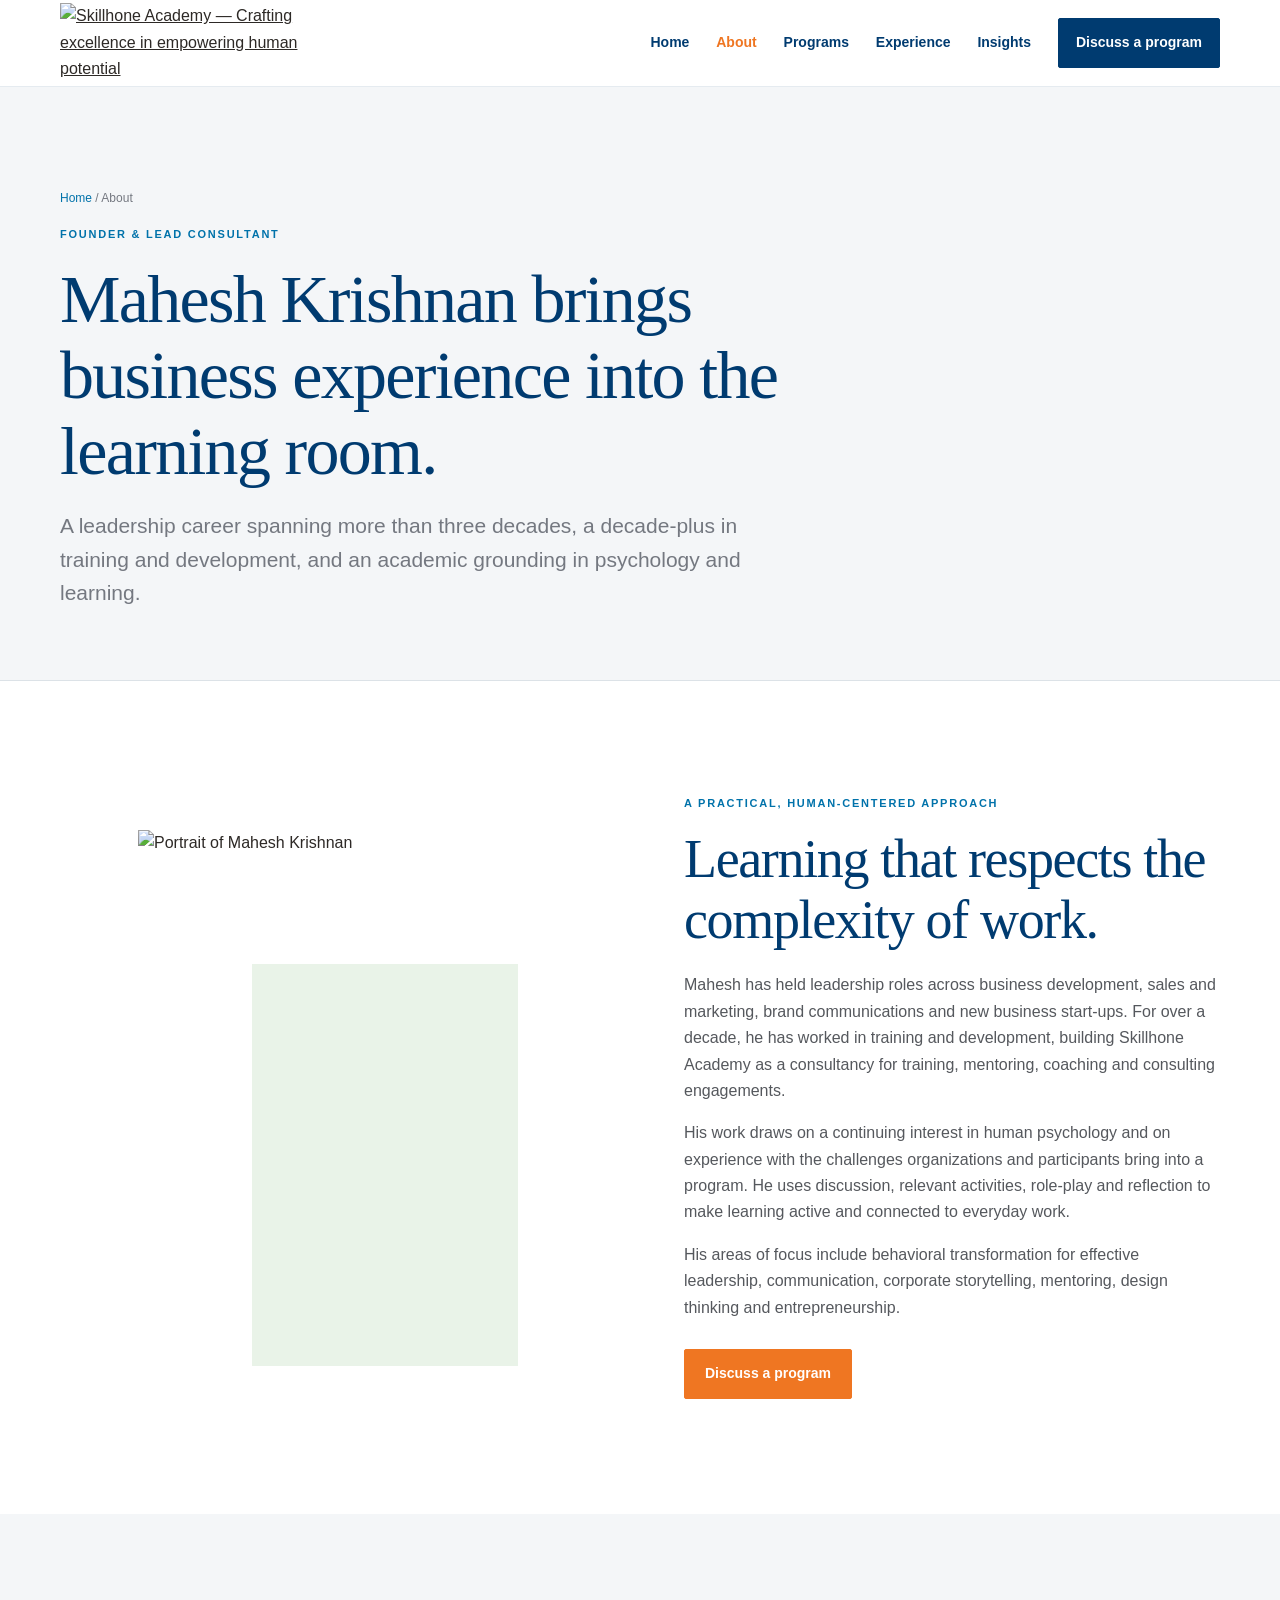
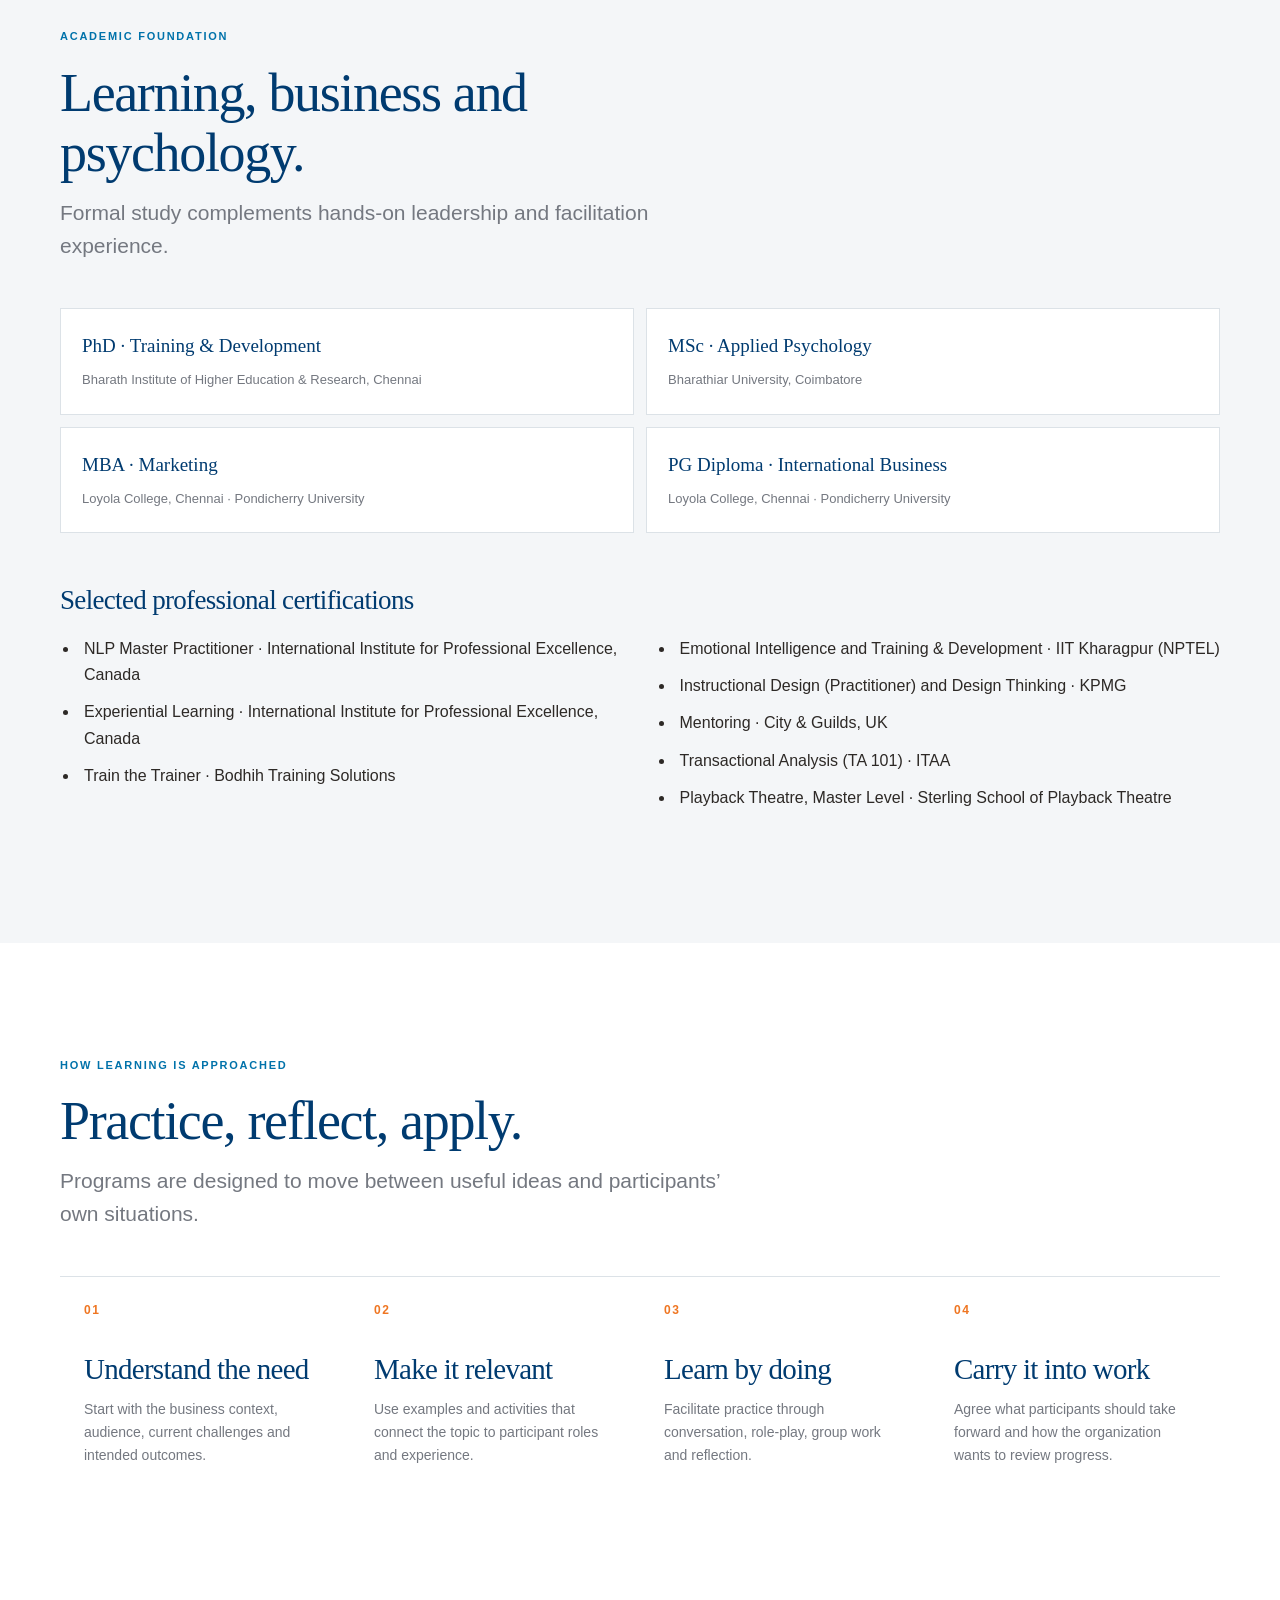
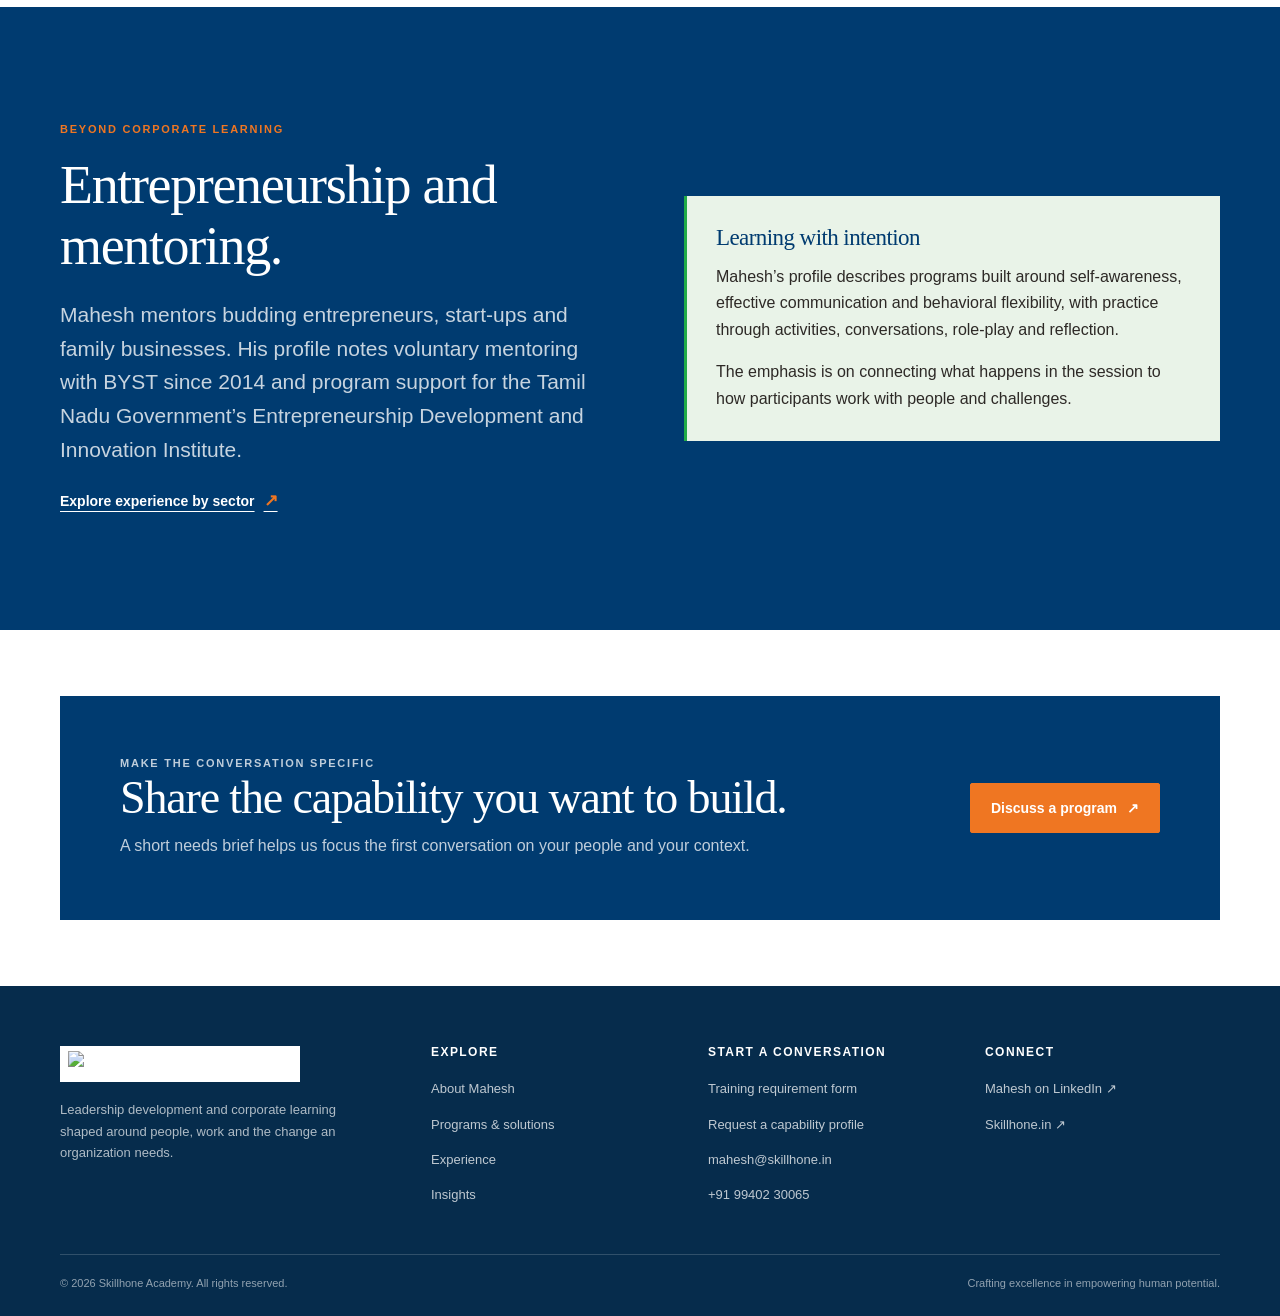
==== about.html @ 167fe9fe "Add files via upload" ====
<!doctype html>
<html lang="en">
<head>
  <meta charset="utf-8"><meta name="viewport" content="width=device-width, initial-scale=1">
  <meta name="description" content="Meet Mahesh Krishnan, Founder and Lead Consultant at Skillhone Academy, with a background in leadership, training and development, marketing and applied psychology.">
  <meta name="theme-color" content="#003b70"><title>About Mahesh Krishnan | Skillhone Academy</title>
  <link rel="stylesheet" href="styles.css"><script src="site.js" defer></script>
</head>
<body>
  <a class="skip-link" href="#main">Skip to content</a>
  <header class="site-header"><div class="header-inner">
    <a class="brand" href="index.html" aria-label="Skillhone Academy home"><img src="assets/skillhone-logo.jpg" alt="Skillhone Academy — Crafting excellence in empowering human potential"></a>
    <button class="menu-toggle" type="button" aria-expanded="false" aria-controls="primary-navigation" aria-label="Open navigation"><svg viewBox="0 0 24 24" fill="none" stroke="currentColor" stroke-width="1.8" aria-hidden="true"><path d="M3 6h18M3 12h18M3 18h18"/></svg></button>
    <nav class="main-nav" id="primary-navigation" aria-label="Main navigation"><a href="index.html">Home</a><a href="about.html" aria-current="page">About</a><a href="programs.html">Programs</a><a href="impact.html">Experience</a><a href="insights.html">Insights</a><a class="nav-cta" href="contact.html#requirement">Discuss a program</a></nav>
  </div></header>
  <main id="main">
    <section class="page-hero"><div class="container"><p class="breadcrumb"><a href="index.html">Home</a> / About</p><p class="eyebrow">Founder &amp; Lead Consultant</p><h1>Mahesh Krishnan brings business experience into the learning room.</h1><p class="lede">A leadership career spanning more than three decades, a decade-plus in training and development, and an academic grounding in psychology and learning.</p></div></section>
    <section class="section"><div class="container split">
      <div class="split-photo"><img src="assets/mahesh-krishnan.jpg" alt="Portrait of Mahesh Krishnan" width="356" height="512"></div>
      <div><p class="eyebrow">A practical, human-centered approach</p><h2>Learning that respects the complexity of work.</h2>
        <div class="bio-copy"><p>Mahesh has held leadership roles across business development, sales and marketing, brand communications and new business start-ups. For over a decade, he has worked in training and development, building Skillhone Academy as a consultancy for training, mentoring, coaching and consulting engagements.</p><p>His work draws on a continuing interest in human psychology and on experience with the challenges organizations and participants bring into a program. He uses discussion, relevant activities, role-play and reflection to make learning active and connected to everyday work.</p><p>His areas of focus include behavioral transformation for effective leadership, communication, corporate storytelling, mentoring, design thinking and entrepreneurship.</p></div>
        <div class="button-row"><a class="button button-accent" href="contact.html#requirement">Discuss a program</a></div>
      </div>
    </div></section>
    <section class="section section-cloud"><div class="container">
      <div class="section-intro"><div><p class="eyebrow">Academic foundation</p><h2>Learning, business and psychology.</h2><p class="lede">Formal study complements hands-on leadership and facilitation experience.</p></div></div>
      <div class="credential-list">
        <div class="credential-card"><strong>PhD · Training &amp; Development</strong><span>Bharath Institute of Higher Education &amp; Research, Chennai</span></div>
        <div class="credential-card"><strong>MSc · Applied Psychology</strong><span>Bharathiar University, Coimbatore</span></div>
        <div class="credential-card"><strong>MBA · Marketing</strong><span>Loyola College, Chennai · Pondicherry University</span></div>
        <div class="credential-card"><strong>PG Diploma · International Business</strong><span>Loyola College, Chennai · Pondicherry University</span></div>
      </div>
      <h3 class="group-title">Selected professional certifications</h3>
      <ul class="cert-list">
        <li>NLP Master Practitioner · International Institute for Professional Excellence, Canada</li>
        <li>Experiential Learning · International Institute for Professional Excellence, Canada</li>
        <li>Train the Trainer · Bodhih Training Solutions</li>
        <li>Emotional Intelligence and Training &amp; Development · IIT Kharagpur (NPTEL)</li>
        <li>Instructional Design (Practitioner) and Design Thinking · KPMG</li>
        <li>Mentoring · City &amp; Guilds, UK</li>
        <li>Transactional Analysis (TA 101) · ITAA</li>
        <li>Playback Theatre, Master Level · Sterling School of Playback Theatre</li>
      </ul>
    </div></section>
    <section class="section"><div class="container">
      <div class="section-intro"><div><p class="eyebrow">How learning is approached</p><h2>Practice, reflect, apply.</h2><p class="lede">Programs are designed to move between useful ideas and participants’ own situations.</p></div></div>
      <div class="process-grid">
        <article class="process-step"><h3>Understand the need</h3><p>Start with the business context, audience, current challenges and intended outcomes.</p></article>
        <article class="process-step"><h3>Make it relevant</h3><p>Use examples and activities that connect the topic to participant roles and experience.</p></article>
        <article class="process-step"><h3>Learn by doing</h3><p>Facilitate practice through conversation, role-play, group work and reflection.</p></article>
        <article class="process-step"><h3>Carry it into work</h3><p>Agree what participants should take forward and how the organization wants to review progress.</p></article>
      </div>
    </div></section>
    <section class="section section-blue"><div class="container split">
      <div><p class="eyebrow">Beyond corporate learning</p><h2>Entrepreneurship and mentoring.</h2><p class="lede">Mahesh mentors budding entrepreneurs, start-ups and family businesses. His profile notes voluntary mentoring with BYST since 2014 and program support for the Tamil Nadu Government’s Entrepreneurship Development and Innovation Institute.</p><a class="text-link" href="impact.html">Explore experience by sector</a></div>
      <div class="delivery-box"><h3>Learning with intention</h3><p>Mahesh’s profile describes programs built around self-awareness, effective communication and behavioral flexibility, with practice through activities, conversations, role-play and reflection.</p><p>The emphasis is on connecting what happens in the session to how participants work with people and challenges.</p></div>
    </div></section>
    <section class="section compact"><div class="container"><div class="cta-panel"><div><p class="eyebrow">Make the conversation specific</p><h2>Share the capability you want to build.</h2><p>A short needs brief helps us focus the first conversation on your people and your context.</p></div><a class="button button-accent" href="contact.html#requirement">Discuss a program <span aria-hidden="true">↗</span></a></div></div></section>
  </main>
  <footer class="site-footer"><div class="container"><div class="footer-top">
    <div class="footer-brand"><img class="footer-logo" src="assets/skillhone-logo.jpg" alt="Skillhone Academy"><p>Leadership development and corporate learning shaped around people, work and the change an organization needs.</p></div>
    <div class="footer-col"><h2>Explore</h2><ul><li><a href="about.html">About Mahesh</a></li><li><a href="programs.html">Programs &amp; solutions</a></li><li><a href="impact.html">Experience</a></li><li><a href="insights.html">Insights</a></li></ul></div>
    <div class="footer-col"><h2>Start a conversation</h2><ul><li><a href="contact.html#requirement">Training requirement form</a></li><li><a href="contact.html#requirement">Request a capability profile</a></li><li><a href="mailto:mahesh@skillhone.in">mahesh@skillhone.in</a></li><li><a href="tel:+919940230065">+91 99402 30065</a></li></ul></div>
    <div class="footer-col"><h2>Connect</h2><ul><li><a href="https://www.linkedin.com/in/maheshkrishnan-7178616/" target="_blank" rel="noreferrer">Mahesh on LinkedIn ↗</a></li><li><a href="https://skillhone.in/" target="_blank" rel="noreferrer">Skillhone.in ↗</a></li></ul></div>
  </div><div class="footer-bottom"><p>© <span data-year>2026</span> Skillhone Academy. All rights reserved.</p><p>Crafting excellence in empowering human potential.</p></div></div></footer>
</body>
</html>
---- styles.css ----
:root {
  --navy: #003b70;
  --blue: #0072aa;
  --orange: #ef7622;
  --green: #21aa47;
  --green-soft: #e9f3e8;
  --ink: #2d2926;
  --muted: #747880;
  --line: #dce2e7;
  --cloud: #f4f6f8;
  --white: #fff;
  --serif: Georgia, 'Times New Roman', serif;
  --sans: 'Aptos', 'Segoe UI', Arial, sans-serif;
  --content: 1160px;
  --shadow: 0 18px 44px rgba(0, 35, 67, .11);
}

* { box-sizing: border-box; }
html { scroll-behavior: smooth; scroll-padding-top: 100px; }
body { margin: 0; color: var(--ink); background: var(--white); font: 16px/1.65 var(--sans); -webkit-font-smoothing: antialiased; }
img { display: block; max-width: 100%; }
a { color: inherit; }
button, input, select, textarea { font: inherit; }
button, a { -webkit-tap-highlight-color: transparent; }
::selection { color: var(--white); background: var(--blue); }

.skip-link { position: fixed; z-index: 1000; top: 8px; left: 8px; padding: 10px 14px; transform: translateY(-150%); background: var(--white); color: var(--navy); border: 2px solid var(--orange); }
.skip-link:focus { transform: translateY(0); }
.site-header { position: sticky; z-index: 50; top: 0; background: rgba(255,255,255,.97); border-bottom: 1px solid rgba(0,59,112,.1); backdrop-filter: blur(12px); }
.header-inner { width: min(var(--content), calc(100% - 48px)); min-height: 86px; margin: auto; display: flex; align-items: center; justify-content: space-between; gap: 30px; }
.brand { flex: 0 1 255px; display: inline-flex; align-items: center; }
.brand img { width: 100%; height: auto; }
.main-nav { display: flex; align-items: center; gap: clamp(14px, 2.1vw, 30px); }
.main-nav a { text-decoration: none; color: var(--navy); font-size: 14px; font-weight: 600; transition: color .18s ease; }
.main-nav a:hover, .main-nav a[aria-current="page"] { color: var(--orange); }
.main-nav .nav-cta { padding: 12px 17px; color: var(--white); background: var(--navy); border: 1px solid var(--navy); border-radius: 2px; }
.main-nav .nav-cta:hover { color: var(--white); background: var(--blue); border-color: var(--blue); }
.menu-toggle { display: none; padding: 10px; border: 1px solid var(--line); border-radius: 2px; color: var(--navy); background: var(--white); cursor: pointer; }
.menu-toggle svg { display: block; width: 22px; height: 22px; }

.container { width: min(var(--content), calc(100% - 48px)); margin-inline: auto; }
.section { padding: clamp(72px, 9vw, 120px) 0; }
.section.compact { padding: 66px 0; }
.section-cloud { background: var(--cloud); }
.section-blue { color: var(--white); background: var(--navy); }
.eyebrow { margin: 0 0 18px; color: var(--blue); font-size: 11px; line-height: 1.4; font-weight: 800; letter-spacing: .16em; text-transform: uppercase; }
.section-blue .eyebrow, .hero .eyebrow { color: var(--orange); }
h1, h2, h3, p { margin-top: 0; }
h1, h2, h3 { color: var(--navy); font-family: var(--serif); font-weight: 500; letter-spacing: -.025em; line-height: 1.12; }
h1 { font-size: clamp(44px, 6vw, 76px); }
h2 { margin-bottom: 22px; font-size: clamp(34px, 4.4vw, 54px); }
h3 { margin-bottom: 13px; font-size: clamp(23px, 2.4vw, 29px); }
.section-blue h2, .section-blue h3 { color: var(--white); }
.lede { max-width: 680px; color: var(--muted); font-size: clamp(18px, 1.8vw, 21px); line-height: 1.6; }
.section-blue .lede { color: rgba(255,255,255,.78); }
.section-intro { display: flex; align-items: end; justify-content: space-between; gap: 30px; margin-bottom: 45px; }
.section-intro > div { max-width: 700px; }
.section-intro h2 { margin-bottom: 12px; }
.section-intro p:last-child { margin-bottom: 0; }
.text-link { display: inline-flex; align-items: center; gap: 9px; color: var(--navy); font-size: 14px; font-weight: 700; text-decoration-thickness: 1px; text-underline-offset: 5px; }
.text-link::after { content: '↗'; color: var(--orange); font-size: 17px; transition: transform .2s ease; }
.text-link:hover::after { transform: translate(3px, -2px); }
.section-blue .text-link { color: var(--white); }
.button { min-height: 50px; display: inline-flex; align-items: center; justify-content: center; gap: 10px; padding: 12px 20px; color: var(--white); background: var(--navy); border: 1px solid var(--navy); border-radius: 2px; font-size: 14px; font-weight: 700; text-decoration: none; transition: color .18s ease, background .18s ease, border .18s ease, transform .18s ease; }
.button:hover { transform: translateY(-2px); color: var(--white); background: var(--blue); border-color: var(--blue); }
.button-accent { color: #fff; background: var(--orange); border-color: var(--orange); }
.button-accent:hover { color: var(--white); background: #d85f13; border-color: #d85f13; }
.button-outline { color: var(--navy); background: transparent; }
.button-outline:hover { color: var(--white); }
.button-light { color: var(--navy); background: var(--white); border-color: var(--white); }
.button-light:hover { color: var(--white); background: transparent; }
.button-row { display: flex; flex-wrap: wrap; gap: 12px; margin-top: 28px; }
.orange-rule { width: 44px; height: 3px; margin: 20px 0; background: var(--orange); }

.hero { position: relative; overflow: hidden; padding: clamp(60px, 7.5vw, 104px) 0 80px; background: linear-gradient(120deg, #fff 0%, #fff 58%, #f4f6f8 58%, #f4f6f8 100%); }
.hero-grid { display: grid; grid-template-columns: 1.06fr .94fr; align-items: center; gap: clamp(40px, 8vw, 100px); }
.hero h1 { max-width: 690px; margin: 0 0 22px; }
.hero h1 span { color: var(--blue); }
.hero-copy { max-width: 640px; margin: 0; color: var(--muted); font-size: 19px; line-height: 1.65; }
.credential-line { display: flex; flex-wrap: wrap; gap: 8px 12px; margin-top: 24px; color: var(--navy); font-size: 12px; font-weight: 700; letter-spacing: .015em; }
.credential-line span { display: inline-flex; align-items: center; gap: 9px; }
.credential-line span + span::before { content: ''; width: 4px; height: 4px; background: var(--orange); border-radius: 50%; }
.hero-art { position: relative; min-height: 465px; display: flex; align-items: end; justify-content: center; padding: 30px 45px 0; }
.hero-art::before { position: absolute; content: ''; inset: 7% 0 0 9%; background: var(--green-soft); border-radius: 46% 46% 0 0; }
.hero-art::after { position: absolute; content: ''; width: 70px; height: 70px; top: 9%; left: 7%; border: 1px solid var(--orange); border-radius: 50%; }
.portrait { position: relative; z-index: 1; width: min(100%, 362px); height: 430px; object-fit: cover; object-position: center 20%; box-shadow: var(--shadow); }
.portrait-caption { position: absolute; z-index: 2; right: 0; bottom: 28px; width: min(280px, 75%); padding: 19px 22px; background: var(--white); border-left: 3px solid var(--orange); box-shadow: 0 12px 32px rgba(0,35,67,.1); }
.portrait-caption strong { display: block; color: var(--navy); font-family: var(--serif); font-size: 21px; font-weight: 500; }
.portrait-caption span { color: var(--muted); font-size: 12px; }
.hero-note { max-width: 540px; margin: 30px 0 0; color: var(--muted); font-size: 13px; }
.metric-band { padding: 0; color: var(--white); background: var(--navy); }
.metrics { display: grid; grid-template-columns: repeat(5, 1fr); align-items: stretch; }
.metric { padding: 27px 24px; border-right: 1px solid rgba(255,255,255,.17); }
.metric:first-child { border-left: 1px solid rgba(255,255,255,.17); }
.metric strong { display: block; margin-bottom: 3px; color: var(--white); font-family: var(--serif); font-size: clamp(29px, 3.4vw, 40px); font-weight: 500; letter-spacing: -.03em; }
.metric span { color: rgba(255,255,255,.72); font-size: 12px; }

.card-grid { display: grid; grid-template-columns: repeat(3, 1fr); gap: 18px; }
.card-grid.four { grid-template-columns: repeat(4, 1fr); }
.service-card, .note-card, .credential-card { min-height: 100%; padding: 29px; background: var(--white); border: 1px solid var(--line); transition: transform .22s ease, box-shadow .22s ease, border .22s ease; }
.service-card:hover, .note-card:hover, .credential-card:hover { transform: translateY(-4px); border-color: rgba(0,114,170,.38); box-shadow: var(--shadow); }
.card-index { display: flex; align-items: center; justify-content: space-between; margin-bottom: 30px; color: var(--blue); font-size: 12px; font-weight: 800; letter-spacing: .1em; }
.card-index::after { content: ''; width: 33px; height: 2px; background: var(--orange); }
.service-card p, .note-card p { margin-bottom: 0; color: var(--muted); font-size: 14px; }
.service-card h3 { font-size: 25px; }
.industry-layout { display: grid; grid-template-columns: .8fr 1.2fr; gap: 75px; align-items: start; }
.industry-list { display: grid; grid-template-columns: repeat(2, 1fr); border-top: 1px solid rgba(255,255,255,.25); }
.industry-item { padding: 23px 12px 23px 0; border-bottom: 1px solid rgba(255,255,255,.25); color: var(--white); font-family: var(--serif); font-size: 22px; }
.industry-item:nth-child(odd) { margin-right: 22px; }
.quote-block { padding: 29px 0 29px 28px; border-left: 2px solid var(--orange); color: var(--navy); font-family: var(--serif); font-size: clamp(24px, 3vw, 35px); line-height: 1.4; }
.quote-block small { display: block; margin-top: 16px; color: var(--muted); font-family: var(--sans); font-size: 12px; font-weight: 700; letter-spacing: .08em; text-transform: uppercase; }
.split { display: grid; grid-template-columns: 1fr 1fr; gap: clamp(36px, 7vw, 88px); align-items: center; }
.split-photo { position: relative; max-width: 470px; margin: auto; padding: 0 24px 24px 0; }
.split-photo::after { position: absolute; z-index: -1; right: 0; bottom: 0; width: 70%; height: 75%; content: ''; background: var(--green-soft); }
.split-photo img { width: 100%; max-height: 535px; object-fit: cover; object-position: center 20%; }
.check-list { display: grid; gap: 13px; margin: 24px 0 0; padding: 0; list-style: none; }
.check-list li { position: relative; padding-left: 27px; }
.check-list li::before { position: absolute; top: 1px; left: 0; color: var(--green); content: '✓'; font-weight: 800; }
.logo-wall { display: grid; grid-template-columns: repeat(4, 1fr); border-top: 1px solid var(--line); border-left: 1px solid var(--line); }
.logo-name { min-height: 82px; display: flex; align-items: center; padding: 17px 20px; color: var(--navy); background: var(--white); border-right: 1px solid var(--line); border-bottom: 1px solid var(--line); font-size: 14px; font-weight: 700; }
.tiny-note { margin-top: 15px; color: var(--muted); font-size: 12px; }
.cta-panel { display: grid; grid-template-columns: 1fr auto; align-items: center; gap: 30px; padding: clamp(30px, 5vw, 60px); color: var(--white); background: var(--navy); }
.cta-panel h2 { max-width: 700px; margin-bottom: 10px; color: var(--white); font-size: clamp(31px, 4vw, 46px); }
.cta-panel p { max-width: 700px; margin-bottom: 0; color: rgba(255,255,255,.75); }
.page-hero { padding: clamp(65px, 8vw, 105px) 0 70px; background: var(--cloud); border-bottom: 1px solid var(--line); }
.page-hero h1 { max-width: 850px; margin-bottom: 20px; font-size: clamp(42px, 5.5vw, 68px); }
.page-hero .lede { max-width: 750px; margin-bottom: 0; }
.breadcrumb { margin-bottom: 18px; color: var(--muted); font-size: 12px; }
.breadcrumb a { color: var(--blue); text-decoration: none; }
.bio-copy p { color: #55585d; }
.bio-copy p:last-child { margin-bottom: 0; }
.credential-list { display: grid; grid-template-columns: repeat(2, 1fr); gap: 12px; }
.credential-card { padding: 21px; }
.credential-card strong { display: block; margin-bottom: 5px; color: var(--navy); font-family: var(--serif); font-size: 19px; font-weight: 500; }
.credential-card span { color: var(--muted); font-size: 13px; }
.cert-list { columns: 2; column-gap: 50px; padding-left: 19px; }
.cert-list li { break-inside: avoid; margin: 0 0 11px; padding-left: 5px; }
.process-grid { display: grid; grid-template-columns: repeat(4, 1fr); gap: 0; counter-reset: process; }
.process-step { padding: 24px; border-top: 1px solid var(--line); counter-increment: process; }
.process-step::before { content: '0' counter(process); display: block; margin-bottom: 32px; color: var(--orange); font-size: 12px; font-weight: 800; letter-spacing: .12em; }
.process-step p { margin-bottom: 0; color: var(--muted); font-size: 14px; }
.group-title { margin: 52px 0 20px; color: var(--navy); font-family: var(--serif); font-size: 27px; }
.program-area { display: grid; grid-template-columns: 1fr 1fr; border-top: 1px solid var(--line); }
.program-area article { padding: 25px 28px 27px 0; border-bottom: 1px solid var(--line); }
.program-area article:nth-child(even) { padding-left: 28px; border-left: 1px solid var(--line); }
.program-area h3 { font-size: 24px; }
.program-area p { margin-bottom: 0; color: var(--muted); font-size: 14px; }
.delivery-box { padding: 29px; background: var(--green-soft); border-left: 3px solid var(--green); }
.delivery-box h3 { font-size: 23px; }
.delivery-box p:last-child { margin-bottom: 0; }
.section-blue .delivery-box { color: var(--ink); }
.section-blue .delivery-box h3 { color: var(--navy); }
.impact-grid { display: grid; grid-template-columns: 1fr 1fr; gap: 28px; }
.sector-card { padding: 29px; background: var(--white); border: 1px solid var(--line); }
.sector-card h3 { margin-bottom: 10px; }
.sector-card p { margin: 0; color: var(--muted); font-size: 14px; }
.client-list { display: flex; flex-wrap: wrap; gap: 9px; margin: 24px 0 0; padding: 0; list-style: none; }
.client-list li { padding: 9px 12px; color: var(--navy); background: var(--cloud); border: 1px solid var(--line); font-size: 13px; font-weight: 700; }
.evidence-note { margin-top: 35px; padding: 25px 28px; color: #56595f; background: var(--cloud); border-left: 3px solid var(--orange); }
.evidence-note p:last-child { margin-bottom: 0; }
.note-card { display: flex; flex-direction: column; align-items: flex-start; }
.note-card .eyebrow { margin-bottom: 17px; }
.note-card h2 { margin-bottom: 13px; font-size: 26px; }
.note-card details { width: 100%; margin-top: auto; padding-top: 16px; color: var(--navy); }
.note-card summary { cursor: pointer; font-size: 13px; font-weight: 700; }
.note-card details p { padding-top: 12px; }
.contact-grid { display: grid; grid-template-columns: .72fr 1.28fr; align-items: start; gap: clamp(35px, 7vw, 80px); }
.contact-info { position: sticky; top: 125px; }
.contact-method { display: block; padding: 17px 0; border-bottom: 1px solid var(--line); text-decoration: none; }
.contact-method span { display: block; margin-bottom: 4px; color: var(--muted); font-size: 11px; font-weight: 800; letter-spacing: .1em; text-transform: uppercase; }
.contact-method strong { color: var(--navy); font-size: 17px; }
.form-shell { padding: clamp(24px, 4vw, 44px); background: var(--white); border: 1px solid var(--line); box-shadow: 0 15px 45px rgba(0,35,67,.055); }
.form-shell h2 { margin: 0 0 12px; font-size: clamp(30px, 4vw, 42px); }
.form-intro { margin-bottom: 28px; color: var(--muted); font-size: 14px; }
.form-group { display: grid; grid-template-columns: repeat(2, minmax(0,1fr)); gap: 18px; padding: 27px 0; border-top: 1px solid var(--line); }
.form-group h3 { grid-column: 1 / -1; margin-bottom: 1px; font-family: var(--sans); font-size: 12px; font-weight: 800; letter-spacing: .11em; text-transform: uppercase; }
.field { display: flex; flex-direction: column; gap: 7px; }
.field.full { grid-column: 1 / -1; }
.field label { color: var(--ink); font-size: 13px; font-weight: 700; }
.field label .required { color: #b84913; }
.field input, .field select, .field textarea { width: 100%; min-height: 48px; padding: 11px 13px; color: var(--ink); background: var(--white); border: 1px solid #b9c2cb; border-radius: 1px; outline: none; }
.field textarea { min-height: 104px; resize: vertical; }
.field input:focus, .field select:focus, .field textarea:focus { border-color: var(--blue); box-shadow: 0 0 0 3px rgba(0,114,170,.12); }
.field input::placeholder, .field textarea::placeholder { color: #8b9299; }
.form-footnote { margin: 15px 0 22px; color: var(--muted); font-size: 12px; }
.form-status { min-height: 25px; margin: 16px 0 0; color: var(--navy); font-size: 13px; }
.site-footer { padding: 60px 0 24px; color: var(--white); background: #062c4c; }
.footer-top { display: grid; grid-template-columns: 1.4fr 1fr 1fr 1fr; gap: 42px; padding-bottom: 46px; }
.footer-brand { max-width: 300px; }
.footer-logo { width: 240px; margin-bottom: 17px; padding: 5px 8px; background: var(--white); }
.footer-brand p { color: rgba(255,255,255,.68); font-size: 13px; }
.footer-col h2 { margin-bottom: 16px; color: var(--white); font-family: var(--sans); font-size: 12px; font-weight: 800; letter-spacing: .12em; text-transform: uppercase; }
.footer-col ul { display: grid; gap: 9px; margin: 0; padding: 0; list-style: none; }
.footer-col a { color: rgba(255,255,255,.74); font-size: 13px; text-decoration: none; }
.footer-col a:hover { color: var(--white); text-decoration: underline; text-underline-offset: 4px; }
.footer-bottom { display: flex; align-items: center; justify-content: space-between; gap: 20px; padding-top: 19px; border-top: 1px solid rgba(255,255,255,.17); color: rgba(255,255,255,.56); font-size: 11px; }
.footer-bottom p { margin: 0; }
.footer-bottom a { color: inherit; }
.no-js .menu-toggle { display: none; }

@media (max-width: 1020px) {
  .header-inner { min-height: 78px; }
  .brand { flex-basis: 210px; }
  .main-nav { gap: 16px; }
  .main-nav a { font-size: 13px; }
  .hero-grid { gap: 40px; }
  .hero-art { min-height: 400px; padding-inline: 20px; }
  .portrait { height: 380px; }
  .card-grid.four { grid-template-columns: repeat(2, 1fr); }
  .industry-layout { gap: 40px; }
  .footer-top { grid-template-columns: 1.2fr 1fr 1fr; }
  .footer-brand { grid-row: span 2; }
}
@media (max-width: 760px) {
  html { scroll-padding-top: 80px; }
  .header-inner { width: min(var(--content), calc(100% - 32px)); min-height: 72px; }
  .brand { flex-basis: 205px; }
  .menu-toggle { display: inline-flex; align-items: center; justify-content: center; }
  .main-nav { position: absolute; top: 100%; right: 0; left: 0; display: none; align-items: stretch; gap: 0; padding: 8px 20px 18px; background: var(--white); border-bottom: 1px solid var(--line); box-shadow: 0 15px 25px rgba(0,35,67,.08); }
  .main-nav.is-open { display: flex; flex-direction: column; }
  .main-nav a { padding: 12px 6px; border-bottom: 1px solid var(--line); font-size: 14px; }
  .main-nav .nav-cta { margin-top: 12px; padding: 12px 15px; text-align: center; }
  .container { width: min(var(--content), calc(100% - 32px)); }
  .section { padding: 68px 0; }
  .section-intro { display: block; margin-bottom: 32px; }
  .section-intro .text-link { margin-top: 18px; }
  .hero { padding: 56px 0 57px; background: linear-gradient(155deg, #fff 0 63%, #f4f6f8 63% 100%); }
  .hero-grid { grid-template-columns: 1fr; gap: 34px; }
  .hero h1 { max-width: 640px; font-size: clamp(43px, 11vw, 62px); }
  .hero-copy { font-size: 17px; }
  .hero-art { min-height: 380px; padding-inline: 28px; }
  .portrait { width: min(88%, 320px); height: 365px; }
  .portrait-caption { right: 2px; bottom: 17px; }
  .metric-band { padding: 8px 0; }
  .metrics { grid-template-columns: repeat(2, 1fr); }
  .metric, .metric:first-child { padding: 18px 12px; border-left: 0; border-right: 0; border-bottom: 1px solid rgba(255,255,255,.15); }
  .metric strong { font-size: 32px; }
  .metric span { font-size: 11px; }
  .metric:last-child { grid-column: 1 / -1; }
  .card-grid, .card-grid.four { grid-template-columns: 1fr; }
  .service-card, .note-card { padding: 24px; }
  .card-index { margin-bottom: 22px; }
  .industry-layout, .split { grid-template-columns: 1fr; gap: 38px; }
  .industry-item { font-size: 19px; }
  .quote-block { font-size: 27px; }
  .cta-panel { grid-template-columns: 1fr; gap: 23px; }
  .cta-panel .button { justify-self: start; }
  .page-hero { padding: 56px 0 54px; }
  .page-hero h1 { font-size: clamp(42px, 10vw, 58px); }
  .credential-list { grid-template-columns: 1fr; }
  .cert-list { columns: 1; }
  .process-grid { grid-template-columns: repeat(2, 1fr); }
  .process-step { padding: 21px 16px 21px 0; }
  .process-step:nth-child(even) { padding-left: 16px; }
  .impact-grid { grid-template-columns: 1fr; }
  .logo-wall { grid-template-columns: repeat(2, 1fr); }
  .logo-name { min-height: 70px; padding: 14px; font-size: 13px; }
  .program-area { grid-template-columns: 1fr; }
  .program-area article, .program-area article:nth-child(even) { padding: 22px 0; border-left: 0; }
  .contact-grid { grid-template-columns: 1fr; gap: 34px; }
  .contact-info { position: static; }
  .form-group { grid-template-columns: 1fr; gap: 16px; }
  .field.full, .form-group h3 { grid-column: auto; }
  .footer-top { grid-template-columns: repeat(2, 1fr); gap: 34px 20px; }
  .footer-brand { grid-column: 1 / -1; grid-row: auto; }
  .footer-bottom { align-items: flex-start; flex-direction: column; gap: 7px; }
}
@media (max-width: 400px) {
  .brand { flex-basis: 175px; }
  .credential-line { display: grid; gap: 8px; }
  .credential-line span + span::before { display: none; }
  .process-grid { grid-template-columns: 1fr; }
  .process-step, .process-step:nth-child(even) { padding: 18px 0; }
  .footer-top { grid-template-columns: 1fr; }
  .footer-brand { grid-column: auto; }
}
@media (prefers-reduced-motion: reduce) {
  *, *::before, *::after { scroll-behavior: auto !important; transition-duration: .01ms !important; animation-duration: .01ms !important; animation-iteration-count: 1 !important; }
}
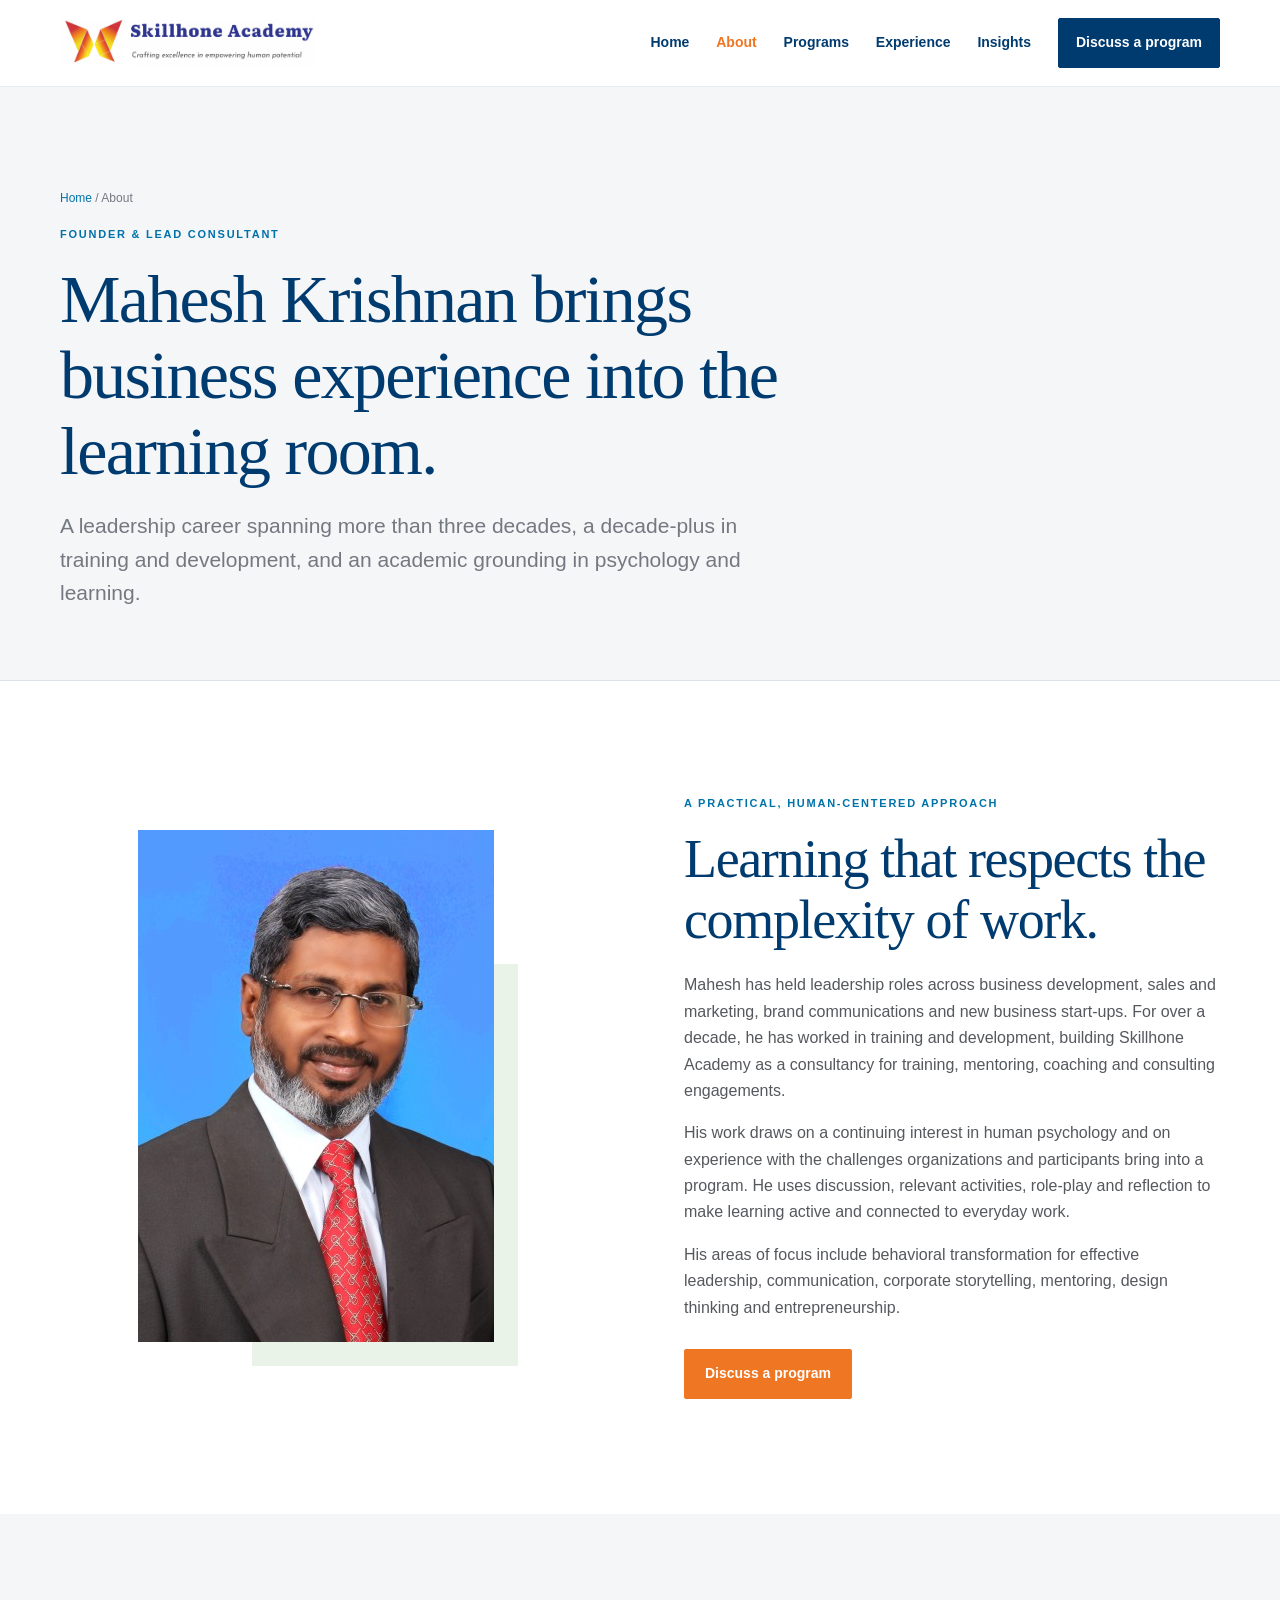
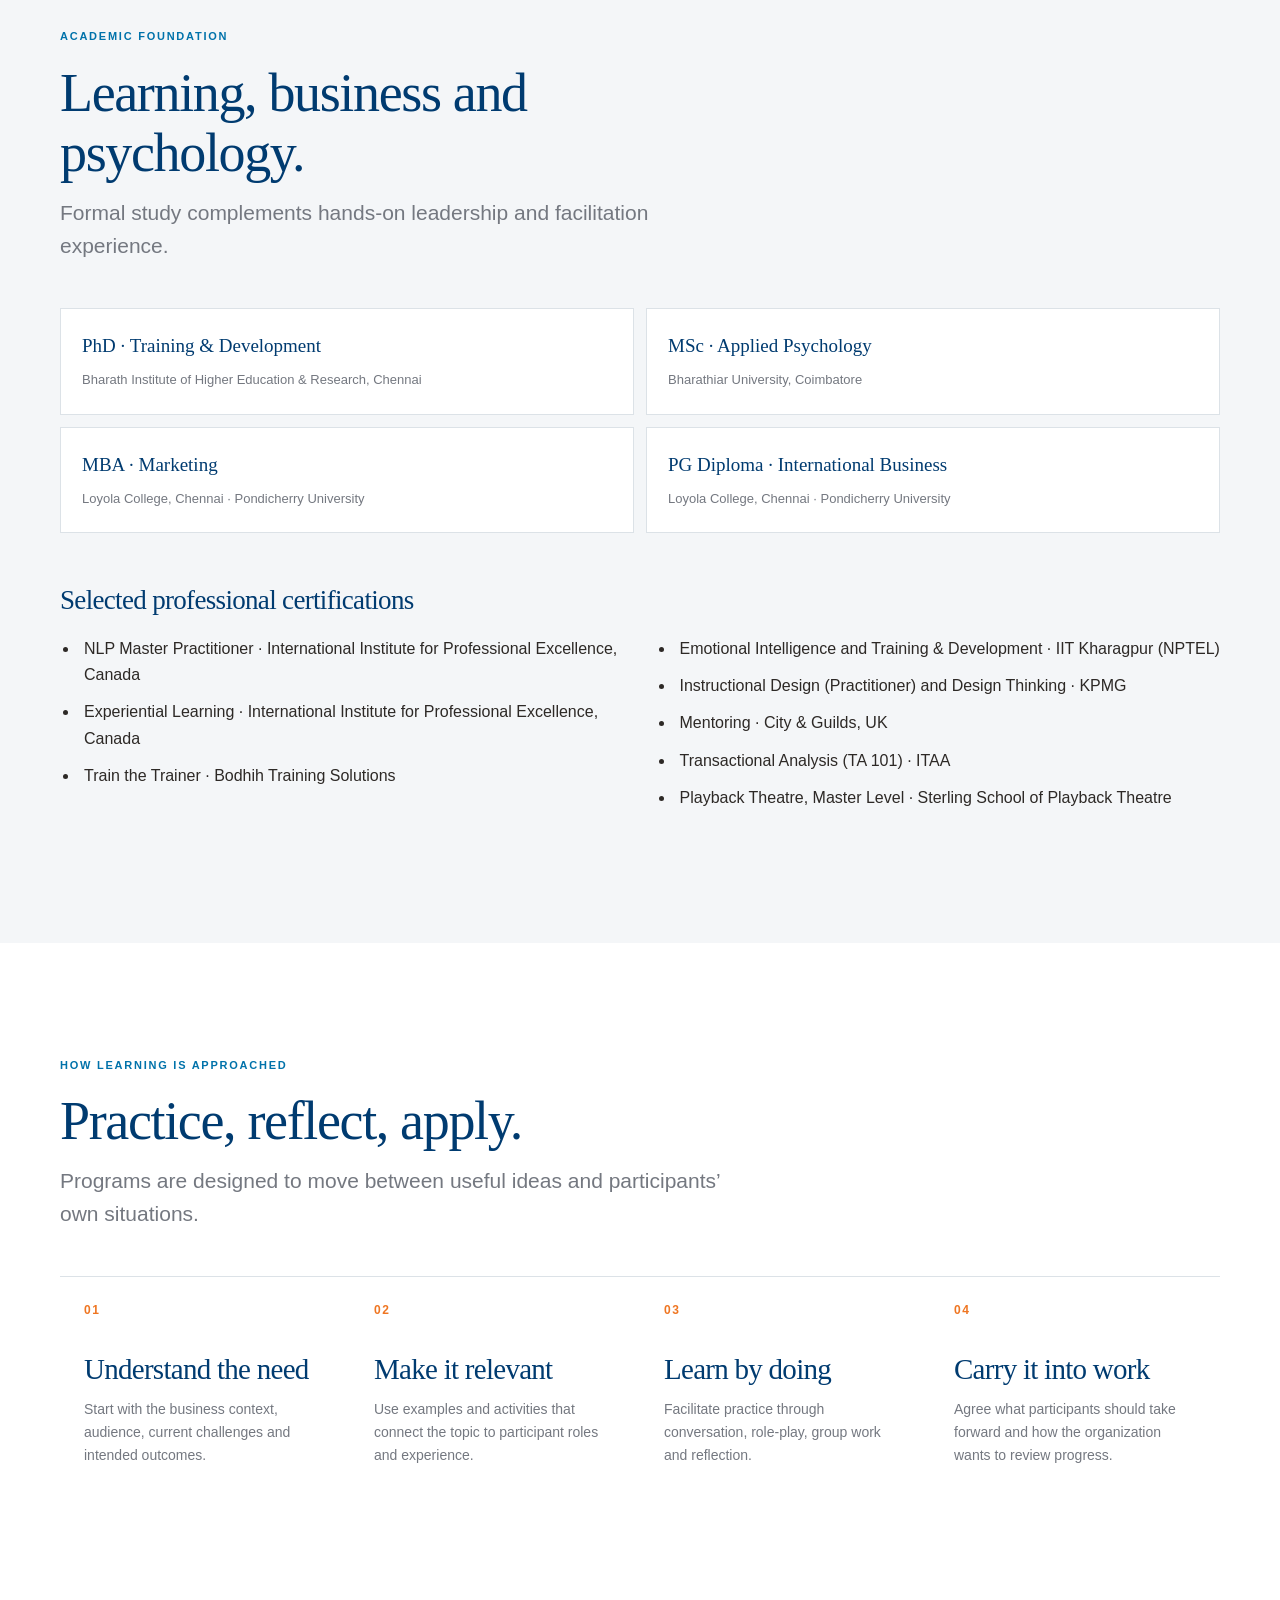
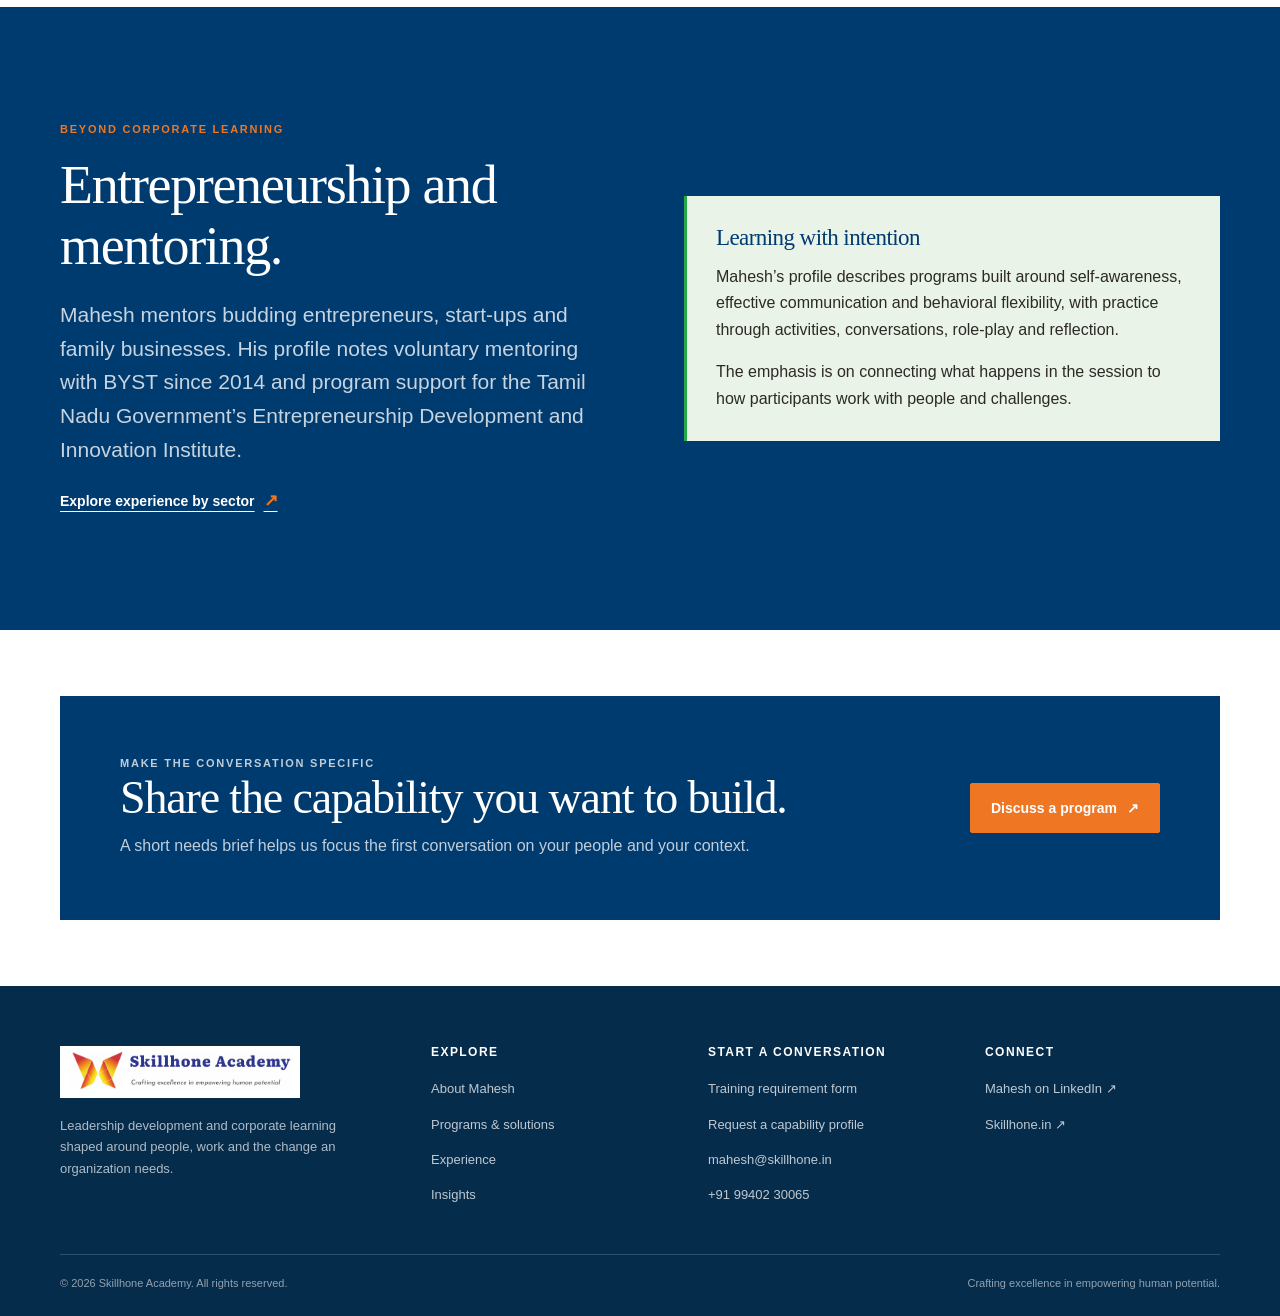
==== commit e18f68af: "Update image paths in about.html" ====
--- a/about.html
+++ b/about.html
@@ -9,14 +9,14 @@
 <body>
   <a class="skip-link" href="#main">Skip to content</a>
   <header class="site-header"><div class="header-inner">
-    <a class="brand" href="index.html" aria-label="Skillhone Academy home"><img src="assets/skillhone-logo.jpg" alt="Skillhone Academy — Crafting excellence in empowering human potential"></a>
+    <a class="brand" href="index.html" aria-label="Skillhone Academy home"><img src="skillhone-logo.jpg" alt="Skillhone Academy — Crafting excellence in empowering human potential"></a>
     <button class="menu-toggle" type="button" aria-expanded="false" aria-controls="primary-navigation" aria-label="Open navigation"><svg viewBox="0 0 24 24" fill="none" stroke="currentColor" stroke-width="1.8" aria-hidden="true"><path d="M3 6h18M3 12h18M3 18h18"/></svg></button>
     <nav class="main-nav" id="primary-navigation" aria-label="Main navigation"><a href="index.html">Home</a><a href="about.html" aria-current="page">About</a><a href="programs.html">Programs</a><a href="impact.html">Experience</a><a href="insights.html">Insights</a><a class="nav-cta" href="contact.html#requirement">Discuss a program</a></nav>
   </div></header>
   <main id="main">
     <section class="page-hero"><div class="container"><p class="breadcrumb"><a href="index.html">Home</a> / About</p><p class="eyebrow">Founder &amp; Lead Consultant</p><h1>Mahesh Krishnan brings business experience into the learning room.</h1><p class="lede">A leadership career spanning more than three decades, a decade-plus in training and development, and an academic grounding in psychology and learning.</p></div></section>
     <section class="section"><div class="container split">
-      <div class="split-photo"><img src="assets/mahesh-krishnan.jpg" alt="Portrait of Mahesh Krishnan" width="356" height="512"></div>
+      <div class="split-photo"><img src="mahesh-krishnan.jpg" alt="Portrait of Mahesh Krishnan" width="356" height="512"></div>
       <div><p class="eyebrow">A practical, human-centered approach</p><h2>Learning that respects the complexity of work.</h2>
         <div class="bio-copy"><p>Mahesh has held leadership roles across business development, sales and marketing, brand communications and new business start-ups. For over a decade, he has worked in training and development, building Skillhone Academy as a consultancy for training, mentoring, coaching and consulting engagements.</p><p>His work draws on a continuing interest in human psychology and on experience with the challenges organizations and participants bring into a program. He uses discussion, relevant activities, role-play and reflection to make learning active and connected to everyday work.</p><p>His areas of focus include behavioral transformation for effective leadership, communication, corporate storytelling, mentoring, design thinking and entrepreneurship.</p></div>
         <div class="button-row"><a class="button button-accent" href="contact.html#requirement">Discuss a program</a></div>
@@ -58,7 +58,7 @@
     <section class="section compact"><div class="container"><div class="cta-panel"><div><p class="eyebrow">Make the conversation specific</p><h2>Share the capability you want to build.</h2><p>A short needs brief helps us focus the first conversation on your people and your context.</p></div><a class="button button-accent" href="contact.html#requirement">Discuss a program <span aria-hidden="true">↗</span></a></div></div></section>
   </main>
   <footer class="site-footer"><div class="container"><div class="footer-top">
-    <div class="footer-brand"><img class="footer-logo" src="assets/skillhone-logo.jpg" alt="Skillhone Academy"><p>Leadership development and corporate learning shaped around people, work and the change an organization needs.</p></div>
+    <div class="footer-brand"><img class="footer-logo" src="skillhone-logo.jpg" alt="Skillhone Academy"><p>Leadership development and corporate learning shaped around people, work and the change an organization needs.</p></div>
     <div class="footer-col"><h2>Explore</h2><ul><li><a href="about.html">About Mahesh</a></li><li><a href="programs.html">Programs &amp; solutions</a></li><li><a href="impact.html">Experience</a></li><li><a href="insights.html">Insights</a></li></ul></div>
     <div class="footer-col"><h2>Start a conversation</h2><ul><li><a href="contact.html#requirement">Training requirement form</a></li><li><a href="contact.html#requirement">Request a capability profile</a></li><li><a href="mailto:mahesh@skillhone.in">mahesh@skillhone.in</a></li><li><a href="tel:+919940230065">+91 99402 30065</a></li></ul></div>
     <div class="footer-col"><h2>Connect</h2><ul><li><a href="https://www.linkedin.com/in/maheshkrishnan-7178616/" target="_blank" rel="noreferrer">Mahesh on LinkedIn ↗</a></li><li><a href="https://skillhone.in/" target="_blank" rel="noreferrer">Skillhone.in ↗</a></li></ul></div>
